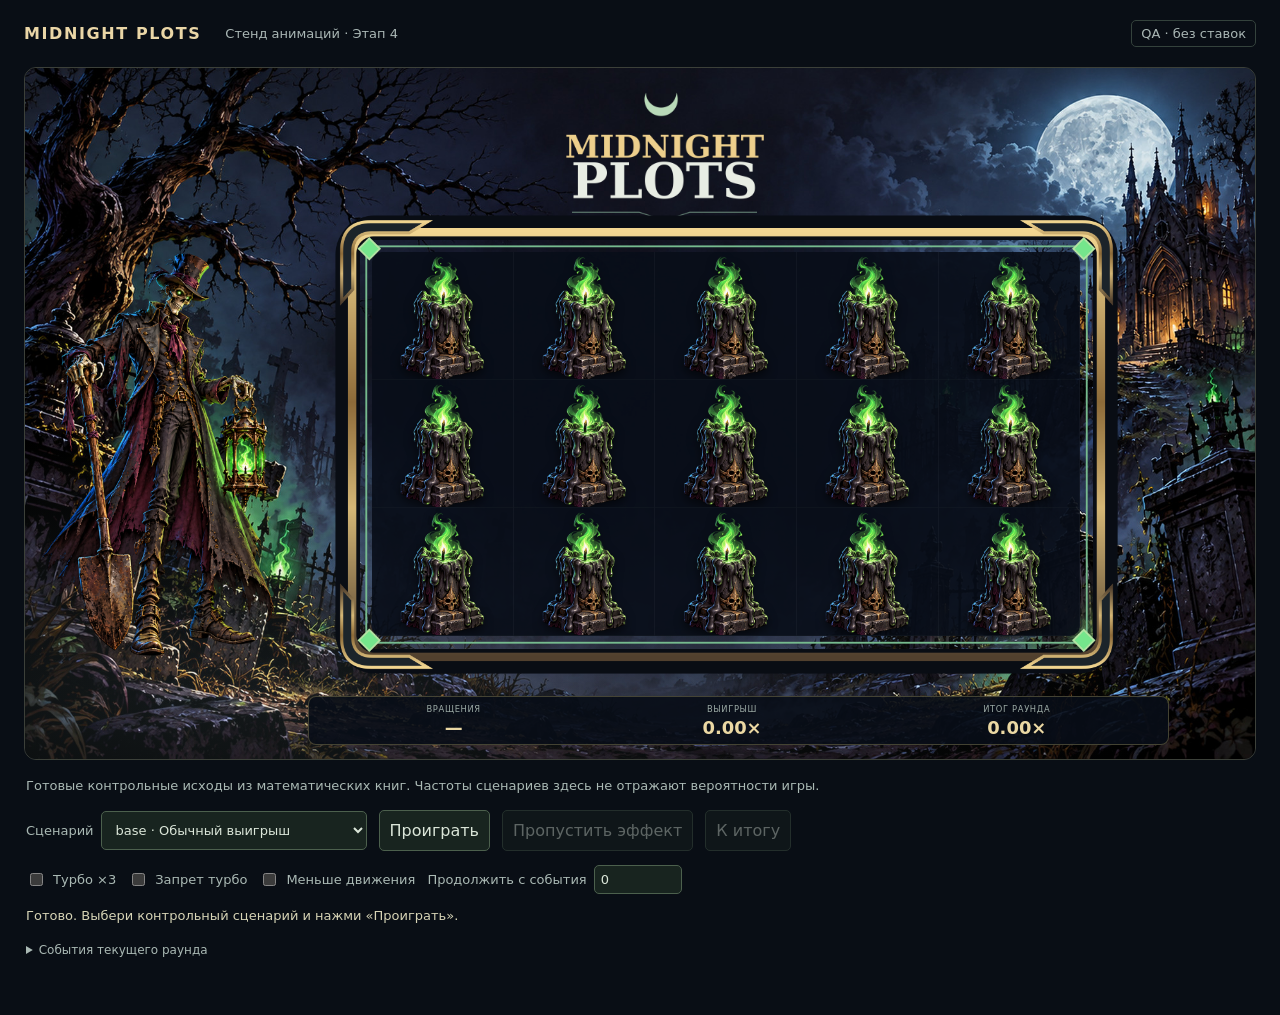
==== web/animation-lab/index.html @ c9d076e4 "Add verified animation lab with sequential book playback, skip and resume" ====
<!doctype html>
<html lang="ru">
<head><meta charset="utf-8"><meta name="viewport" content="width=device-width,initial-scale=1">
<title>Midnight Plots — Animation Lab</title><link rel="icon" href="data:,"><link rel="stylesheet" href="./style.css"></head>
<body>
<header><strong>MIDNIGHT PLOTS</strong><span>Стенд анимаций · Этап 4</span><span class="tag">QA · без ставок</span></header>
<main>
<section class="stage" aria-label="Предпросмотр анимаций">
  <picture class="background"><source media="(orientation:portrait)" srcset="../../assets/runtime/backgrounds/bg_base_portrait.jpg"><img id="background" src="../../assets/runtime/backgrounds/bg_base_landscape.jpg" alt=""></picture>
  <div class="fog" aria-hidden="true"></div>
  <img class="sky-bat" src="../../assets/runtime/symbols/sym_H2_bat.png" alt="" aria-hidden="true">
  <img class="logo" src="../../assets/runtime/ui/logo_midnight_plots.png" alt="Midnight Plots">
  <img class="mortimer" src="../../assets/runtime/characters/mortimer_idle.png" alt="Мортимер">
  <div class="reels-shell"><div class="reels" id="reels"></div><svg id="lines" viewBox="0 0 500 300" preserveAspectRatio="none" aria-hidden="true"></svg><img class="frame" src="../../assets/runtime/ui/reel_frame.png" alt=""></div>
  <div class="overlay" id="overlay" hidden><div class="overlay-inner"><img id="overlay-art" alt=""><strong id="overlay-label"></strong><div id="overlay-value"></div><small>Нажми, чтобы пропустить</small></div></div>
  <footer class="hud"><div>ВРАЩЕНИЯ <strong id="fs">—</strong></div><div>ВЫИГРЫШ <strong id="spin-win">0.00×</strong></div><div>ИТОГ РАУНДА <strong id="total">0.00×</strong></div></footer>
</section>
<section class="controls" aria-label="Управление стендом">
  <p>Готовые контрольные исходы из математических книг. Частоты сценариев здесь не отражают вероятности игры.</p>
  <div class="toolbar"><label>Сценарий <select id="scenario" disabled></select></label><button id="play" disabled>Проиграть</button><button id="skip" disabled>Пропустить эффект</button><button id="finish" disabled>К итогу</button></div>
  <div class="toolbar"><label><input id="turbo" type="checkbox"> Турбо ×3</label><label><input id="disabled-turbo" type="checkbox"> Запрет турбо</label><label><input id="reduced-motion" type="checkbox"> Меньше движения</label><label>Продолжить с события <input id="resume-at" type="number" min="0" value="0"></label></div>
  <div class="status" id="status" role="status" aria-live="polite">Загрузка изображений и контрольных книг…</div>
  <details><summary>События текущего раунда</summary><ol id="event-list"></ol></details>
</section>
</main>
<script type="module" src="./app.mjs"></script>
</body></html>
---- web/animation-lab/style.css ----
:root{color-scheme:dark;font-family:system-ui,sans-serif;background:#090e15;color:#dce4df}*{box-sizing:border-box}body{margin:0}button,input,select{font:inherit}header{max-width:1540px;margin:auto;display:flex;gap:24px;align-items:center;padding:20px 24px;color:#aab7b5}header strong{color:#ead6a6;letter-spacing:.1em}header span{font-size:13px}.tag{margin-left:auto;border:1px solid #34423c;padding:5px 9px;border-radius:5px}main{max-width:1540px;margin:auto;padding:0 24px 40px}.stage{position:relative;aspect-ratio:16/9;isolation:isolate;overflow:hidden;border:1px solid #3c4039;border-radius:12px;background:#101722}.background,.background img{position:absolute;inset:0;width:100%;height:100%;object-fit:cover;z-index:-3}.fog{position:absolute;inset:35% -30% -20%;z-index:-1;pointer-events:none;background:radial-gradient(ellipse at 30% 65%,#a1c8d520,transparent 48%);animation:drift var(--fog-duration,18s) ease-in-out infinite alternate}.logo{position:absolute;left:33%;top:-4%;width:38%;height:28%;object-fit:contain}.mortimer{position:absolute;left:0;bottom:7%;height:74%;width:22%;object-fit:contain;transform-origin:50% 95%;animation:breathe var(--idle-duration,5s) ease-in-out infinite}.reels-shell{position:absolute;left:21%;top:23%;width:74%;aspect-ratio:1280/752}.frame{position:absolute;inset:0;width:100%;height:100%;pointer-events:none;z-index:5}.reels{position:absolute;left:5%;top:8.51%;width:90%;height:82.98%;display:grid;grid-template-columns:repeat(5,1fr);background:#080e19e8;border-radius:10px;overflow:hidden}.reel{display:grid;grid-template-rows:repeat(3,1fr);position:relative;border-right:1px solid #b8d3c00b;overflow:hidden}.cell{position:relative;display:grid;place-items:center;isolation:isolate;overflow:hidden;border-bottom:1px solid #a8bca308}.symbol{width:94%;height:94%;max-height:100%;object-fit:contain;filter:drop-shadow(0 4px 5px #0008);transform-origin:50% 60%}.blur-strip{position:absolute;inset:-100% 0;display:grid;grid-template-rows:repeat(9,1fr);pointer-events:none;z-index:3;background:#0b1524;will-change:transform}.blur-strip img{width:100%;height:100%;min-height:0;object-fit:contain}.anticipating{box-shadow:inset 0 0 24px #75ff7c88}.anticipating:after{content:"";position:absolute;inset:0;border:2px solid #a4ef8e;pointer-events:none;z-index:4}.grave-glow{position:absolute;inset:0;opacity:0;background:radial-gradient(ellipse at 50% 100%,#5bff7788,transparent 75%),#0006;z-index:-1}.cell.dug .grave-glow{opacity:1}.multiplier{position:absolute;right:4%;bottom:4%;padding:2px 5px;border:1px solid #9bcb89;background:#101d1be8;color:#bdf79b;font:bold clamp(9px,1.6vw,24px) Georgia,serif;z-index:4;box-shadow:0 0 12px #64ee5b44}.cell.win{background:#8fc56e18;box-shadow:inset 0 0 15px #cfffa440}.particle{position:absolute;left:50%;top:70%;width:5px;height:5px;background:#97e86f;z-index:6;pointer-events:none;border-radius:1px}.overlay .particle{top:50%;width:7px;height:7px}#lines{position:absolute;left:5%;top:8.51%;width:90%;height:82.98%;pointer-events:none;z-index:6}#lines polyline{fill:none;stroke:#dfda8b;stroke-width:2;vector-effect:non-scaling-stroke;filter:drop-shadow(0 0 5px #8bea83)}.hud{position:absolute;bottom:2%;left:23%;right:7%;display:flex;justify-content:space-around;gap:12px;padding:10px 20px;background:#080e18e6;border:1px solid #78714c88;border-radius:8px;font-size:10px;letter-spacing:.08em}.hud div{display:flex;flex-direction:column;gap:3px;text-align:center;color:#9caaa5}.hud strong{color:#ebd8a3;font-size:clamp(13px,1.6vw,24px);letter-spacing:0}.overlay{position:absolute;inset:0;background:#04090fbd;display:grid;place-items:center;z-index:10;cursor:pointer}.overlay[hidden]{display:none}.overlay-inner{width:72%;position:relative;text-align:center;display:grid;justify-items:center}.overlay-inner img{width:100%;max-height:65vh;object-fit:contain}.overlay-inner strong{position:absolute;top:31%;width:100%;font:bold clamp(20px,4vw,66px) Georgia,serif;color:#e9d18b}.overlay-inner #overlay-value{position:absolute;top:59%;color:#c8f3ad;font:bold clamp(20px,4vw,70px) Georgia,serif;text-shadow:0 3px #000}.overlay small{position:absolute;bottom:4%;color:#bcc7bd}.controls{padding:18px 2px;color:#aab9b4}.controls p{font-size:13px;margin:0 0 17px}.toolbar{display:flex;flex-wrap:wrap;gap:12px;align-items:center;margin-bottom:14px}.toolbar label{display:flex;gap:7px;align-items:center;font-size:13px}button,select,input[type=number]{background:#18241f;color:#dbe6d9;border:1px solid #4c604d;border-radius:5px;padding:10px}button{cursor:pointer}button:hover:enabled{background:#284033}button:disabled{opacity:.4;cursor:default}input[type=number]{width:88px;padding:6px}input[type=checkbox]{accent-color:#94ce8b}button:focus-visible,input:focus-visible,select:focus-visible{outline:2px solid #cddd8c;outline-offset:3px}.status{color:#d7d4b6;font-size:13px;min-height:20px}details{margin-top:15px;font-size:12px}#event-list{max-height:180px;overflow:auto;line-height:1.7}body.reduced .fog,body.reduced .mortimer{animation:none}@keyframes drift{from{transform:translateX(-8%)}to{transform:translateX(8%)}}@keyframes breathe{50%{transform:rotate(.5deg) translateY(-.3%)}}
@media(orientation:portrait){.stage{aspect-ratio:9/16}.logo{left:10%;top:2%;width:80%;height:29%}.reels-shell{left:1%;top:33%;width:98%}.mortimer{height:29%;width:47%;bottom:4%;left:-2%}.hud{left:4%;right:4%;bottom:1%;padding:9px 6px}.hud strong{font-size:16px}.overlay-inner{width:100%}.overlay-inner strong{font-size:30px}.overlay-inner #overlay-value{font-size:32px}.overlay small{font-size:10px}.multiplier{font-size:12px}}
@media(max-width:600px){main{padding:0 8px 25px}header{padding:14px 10px;gap:10px;flex-wrap:wrap}header span{font-size:11px}header strong{font-size:13px}.toolbar{gap:8px}select{max-width:220px}.toolbar label{font-size:12px}button{padding:9px}.tag{margin-left:0}}
@media(prefers-reduced-motion:reduce){.fog,.mortimer{animation:none}}
.sky-bat{position:absolute;top:8%;left:-10%;width:4%;opacity:0;animation:fly var(--bat-duration,20s) linear infinite;pointer-events:none;z-index:-1}body.reduced .sky-bat{display:none}@keyframes fly{0%,80%{transform:translateX(0);opacity:0}82%{opacity:.7}99%{transform:translateX(3000%);opacity:.7}100%{transform:translateX(3000%);opacity:0}}@media(prefers-reduced-motion:reduce){.sky-bat{display:none}}
@media(orientation:landscape){.logo{top:0}.reels-shell{left:25%;top:21%;width:64%}.hud{font-size:clamp(6px,.65vw,10px);padding:clamp(3px,.5vw,10px) clamp(5px,1vw,20px)}.hud strong{font-size:clamp(9px,1.4vw,24px)}}
@media(orientation:landscape) and (max-width:600px){.reels-shell{left:28%;top:20%;width:58%}}
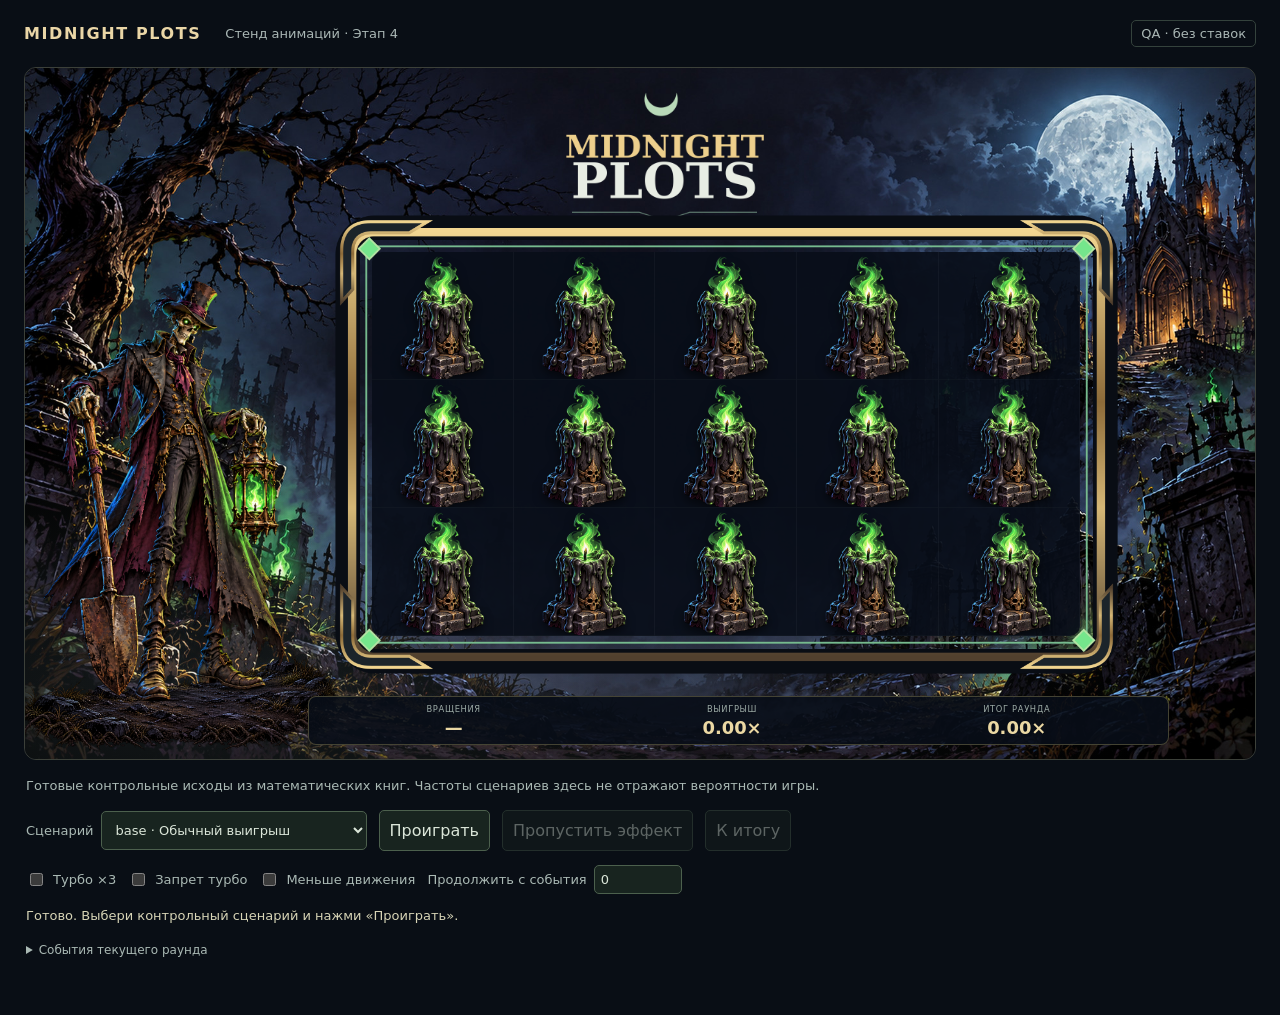
==== commit 90c45481: "Ground Mortimer on cemetery earth and anchor idle motion at his feet" ====
--- a/web/animation-lab/index.html
+++ b/web/animation-lab/index.html
@@ -10,7 +10,11 @@
   <div class="fog" aria-hidden="true"></div>
   <img class="sky-bat" src="../../assets/runtime/symbols/sym_H2_bat.png" alt="" aria-hidden="true">
   <img class="logo" src="../../assets/runtime/ui/logo_midnight_plots.png" alt="Midnight Plots">
-  <img class="mortimer" src="../../assets/runtime/characters/mortimer_idle.png" alt="Мортимер">
+  <div class="mortimer-actor" data-pose="idle">
+    <img class="mortimer-ground" src="../../assets/runtime/environment/ground_mortimer.png" alt="" aria-hidden="true">
+    <span class="mortimer-contact" aria-hidden="true"></span>
+    <img class="mortimer" src="../../assets/runtime/characters/mortimer_idle.png" alt="Мортимер">
+  </div>
   <div class="reels-shell"><div class="reels" id="reels"></div><svg id="lines" viewBox="0 0 500 300" preserveAspectRatio="none" aria-hidden="true"></svg><img class="frame" src="../../assets/runtime/ui/reel_frame.png" alt=""></div>
   <div class="overlay" id="overlay" hidden><div class="overlay-inner"><img id="overlay-art" alt=""><strong id="overlay-label"></strong><div id="overlay-value"></div><small>Нажми, чтобы пропустить</small></div></div>
   <footer class="hud"><div>ВРАЩЕНИЯ <strong id="fs">—</strong></div><div>ВЫИГРЫШ <strong id="spin-win">0.00×</strong></div><div>ИТОГ РАУНДА <strong id="total">0.00×</strong></div></footer>
--- a/web/animation-lab/style.css
+++ b/web/animation-lab/style.css
@@ -5,3 +5,18 @@
 .sky-bat{position:absolute;top:8%;left:-10%;width:4%;opacity:0;animation:fly var(--bat-duration,20s) linear infinite;pointer-events:none;z-index:-1}body.reduced .sky-bat{display:none}@keyframes fly{0%,80%{transform:translateX(0);opacity:0}82%{opacity:.7}99%{transform:translateX(3000%);opacity:.7}100%{transform:translateX(3000%);opacity:0}}@media(prefers-reduced-motion:reduce){.sky-bat{display:none}}
 @media(orientation:landscape){.logo{top:0}.reels-shell{left:25%;top:21%;width:64%}.hud{font-size:clamp(6px,.65vw,10px);padding:clamp(3px,.5vw,10px) clamp(5px,1vw,20px)}.hud strong{font-size:clamp(9px,1.4vw,24px)}}
 @media(orientation:landscape) and (max-width:600px){.reels-shell{left:28%;top:20%;width:58%}}
+
+/* A fixed 2:3 actor box keeps the sprite's soles on the same ground plane. */
+.mortimer-actor{position:absolute;left:0;bottom:8%;width:23%;aspect-ratio:2/3;z-index:0;pointer-events:none}
+.mortimer-actor .mortimer{position:relative;display:block;left:auto;bottom:auto;width:100%;height:100%;object-position:center bottom;transform-origin:50% 100%;z-index:2}
+.mortimer-ground{position:absolute;left:-6%;bottom:-12%;width:118%;height:auto;z-index:0}
+.mortimer-contact{position:absolute;inset:0;z-index:1;--left-x:40%;--left-y:1%;--right-x:67%;--right-y:3%}
+.mortimer-contact:before,.mortimer-contact:after{content:"";position:absolute;height:2%;background:radial-gradient(ellipse,#060707e6 10%,#06070780 45%,transparent 75%);transform:rotate(-5deg)}
+.mortimer-contact:before{left:var(--left-x);bottom:var(--left-y);width:17%}
+.mortimer-contact:after{left:var(--right-x);bottom:var(--right-y);width:25%}
+.mortimer-actor[data-pose=win] .mortimer-contact{--left-x:39%;--left-y:2%;--right-x:65%;--right-y:4%}
+.mortimer-actor[data-pose=bonus] .mortimer-contact{--left-x:27%;--left-y:1%;--right-x:57%;--right-y:8%}
+.reels-shell{z-index:1}.hud{z-index:3}
+/* The idle motion stretches upward from the planted soles; it never lifts the actor. */
+@keyframes breathe{0%,100%{transform:scaleY(1)}50%{transform:scaleY(1.006)}}
+@media(orientation:portrait){.mortimer-actor{left:5%;bottom:11%;width:30%}.reels-shell{top:31%}}
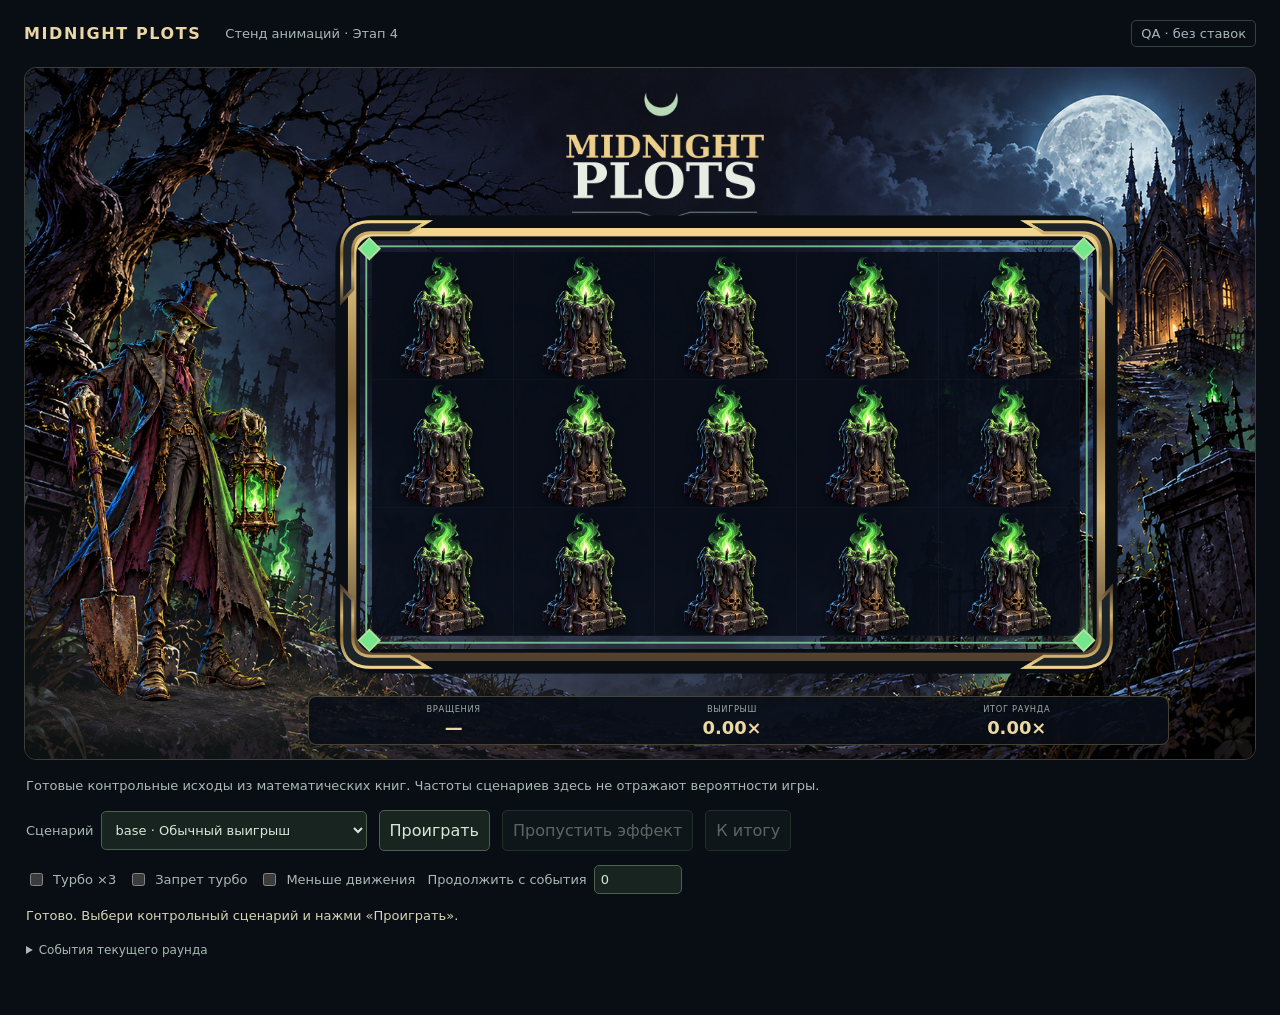
==== commit 12c9e815: "Polish reel stops and sequential payline win presentation" ====
--- a/web/animation-lab/index.html
+++ b/web/animation-lab/index.html
@@ -1,7 +1,7 @@
 <!doctype html>
 <html lang="ru">
 <head><meta charset="utf-8"><meta name="viewport" content="width=device-width,initial-scale=1">
-<title>Midnight Plots — Animation Lab</title><link rel="icon" href="data:,"><link rel="stylesheet" href="./style.css"></head>
+<title>Midnight Plots — Animation Lab</title><link rel="icon" href="data:,"><link rel="stylesheet" href="./style.css"><link rel="stylesheet" href="../shared/reel-motion.css"></head>
 <body>
 <header><strong>MIDNIGHT PLOTS</strong><span>Стенд анимаций · Этап 4</span><span class="tag">QA · без ставок</span></header>
 <main>
--- a/web/animation-lab/style.css
+++ b/web/animation-lab/style.css
@@ -9,7 +9,7 @@
 /* A fixed 2:3 actor box keeps the sprite's soles on the same ground plane. */
 .mortimer-actor{position:absolute;left:0;bottom:8%;width:23%;aspect-ratio:2/3;z-index:0;pointer-events:none}
 .mortimer-actor .mortimer{position:relative;display:block;left:auto;bottom:auto;width:100%;height:100%;object-position:center bottom;transform-origin:50% 100%;z-index:2}
-.mortimer-ground{position:absolute;left:-6%;bottom:-12%;width:118%;height:auto;z-index:0}
+.mortimer-ground{position:absolute;left:-6%;bottom:-12%;width:118%;height:auto;z-index:0;opacity:.82;filter:saturate(.65) contrast(.72) brightness(.75) blur(.25px);mask-image:radial-gradient(ellipse 66% 64% at 53% 39%,#000 40%,#000b 64%,transparent 100%)}
 .mortimer-contact{position:absolute;inset:0;z-index:1;--left-x:40%;--left-y:1%;--right-x:67%;--right-y:3%}
 .mortimer-contact:before,.mortimer-contact:after{content:"";position:absolute;height:2%;background:radial-gradient(ellipse,#060707e6 10%,#06070780 45%,transparent 75%);transform:rotate(-5deg)}
 .mortimer-contact:before{left:var(--left-x);bottom:var(--left-y);width:17%}
--- a/web/shared/reel-motion.css
+++ b/web/shared/reel-motion.css
@@ -0,0 +1,17 @@
+/* The loop repeats five padded symbols; the landing strip uses the real stop. */
+.reel>.blur-strip{inset:auto;left:0;right:0;top:0;height:500%;grid-template-rows:repeat(15,minmax(0,1fr))}
+.reel.spinning>.cell>.symbol{visibility:hidden}
+.landing-strip{position:absolute;left:0;right:0;top:-33.333333%;height:166.666667%;display:grid;grid-template-rows:repeat(5,minmax(0,1fr));z-index:3;pointer-events:none;background:#0a1220;will-change:transform}
+.landing-strip img{width:94%;height:94%;min-height:0;object-fit:contain;justify-self:center;align-self:center;filter:drop-shadow(0 4px 5px #0008)}
+.stage.presenting-wins .cell:not(.win)>.symbol{opacity:.36;filter:saturate(.55)}
+.stage.presenting-wins .cell.win{background:#9fc97815;box-shadow:inset 0 0 0 1px #c6e29d44,inset 0 0 20px #bddb8740}
+.stage #lines polyline{stroke:#e9d694;stroke-width:2.5;stroke-linecap:round;stroke-linejoin:round;filter:drop-shadow(0 0 4px #b5db8e)}
+.win-readout{position:absolute;left:5%;right:5%;top:100%;z-index:7;display:flex;align-items:center;justify-content:center;gap:14px;min-height:38px;padding:6px 12px;border:1px solid #87936355;border-radius:0 0 10px 10px;background:linear-gradient(180deg,#17241ef5,#0d181bf5);color:#ded9b6;box-shadow:0 5px 15px #0005;pointer-events:none}
+.win-readout[hidden]{display:none}
+.win-readout-label{font:500 clamp(10px,1vw,14px) system-ui,sans-serif}
+.win-readout-value{font:700 clamp(18px,1.8vw,26px) Georgia,serif;font-variant-numeric:tabular-nums;color:#d7edb4;white-space:nowrap}
+.win-readout-detail{font:500 10px system-ui,sans-serif;color:#95aa8f;white-space:nowrap}
+.stage:has(.hud) .win-readout{min-height:26px;padding:3px 9px;gap:10px}
+.stage:has(.hud) .win-readout-value{font-size:16px}
+@media(orientation:portrait){.win-readout{gap:9px;min-height:32px;padding:5px 8px}.win-readout-label{font-size:10px}.win-readout-value{font-size:18px}.win-readout-detail{font-size:9px}}
+@media(max-width:360px){.win-readout{gap:6px;padding-left:5px;padding-right:5px}.win-readout-label,.win-readout-detail{font-size:8px}.win-readout-value{font-size:16px}}
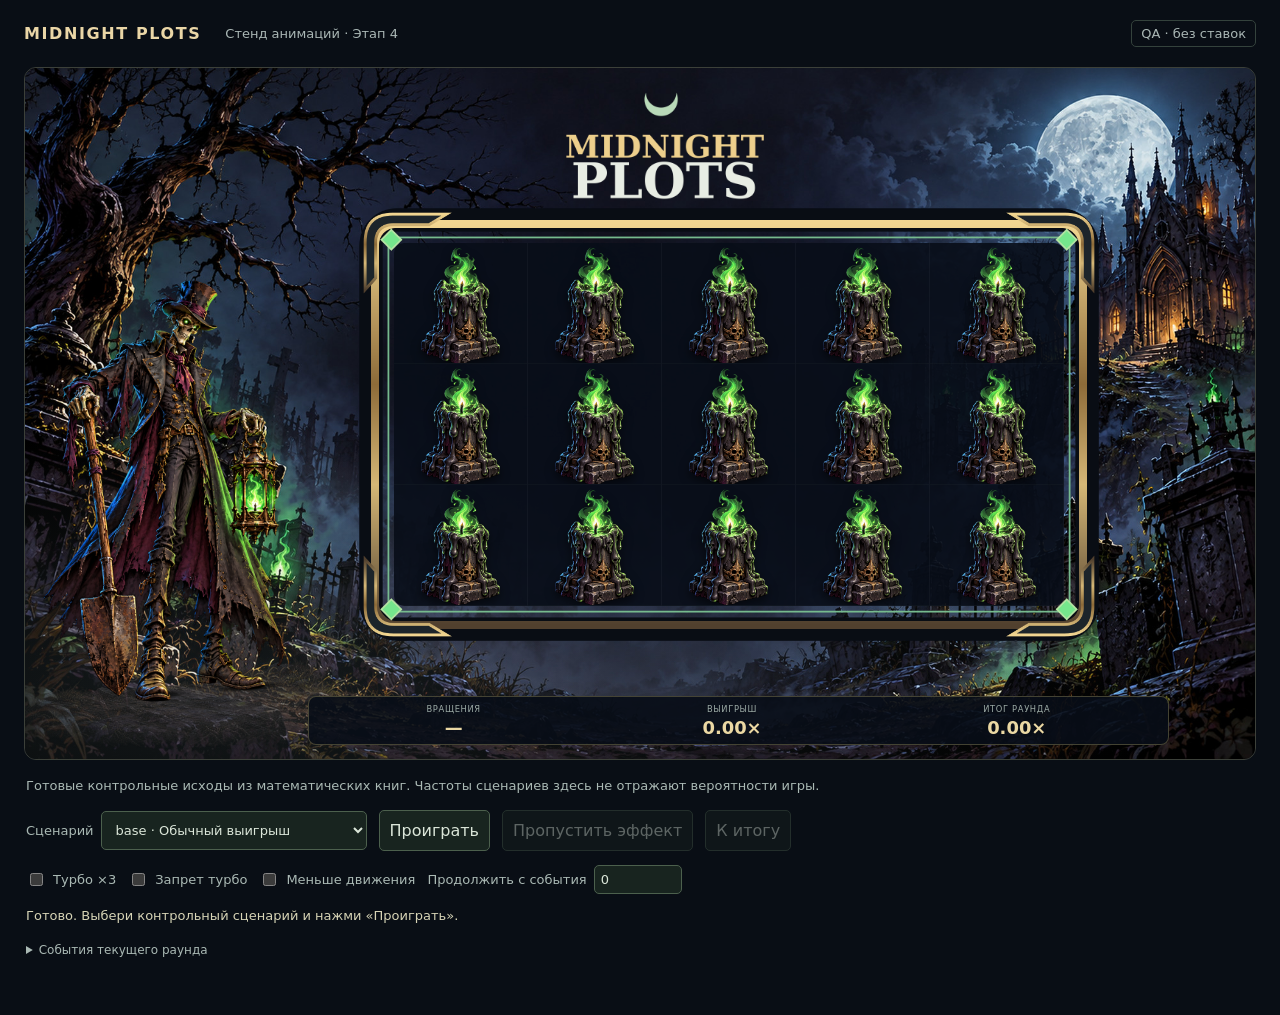
==== commit 3451431d: "Bring bonus graves, win explanations and Mortimer reactions to life" ====
--- a/web/animation-lab/index.html
+++ b/web/animation-lab/index.html
@@ -1,7 +1,7 @@
 <!doctype html>
 <html lang="ru">
 <head><meta charset="utf-8"><meta name="viewport" content="width=device-width,initial-scale=1">
-<title>Midnight Plots — Animation Lab</title><link rel="icon" href="data:,"><link rel="stylesheet" href="./style.css"><link rel="stylesheet" href="../shared/reel-motion.css"></head>
+<title>Midnight Plots — Animation Lab</title><link rel="icon" href="data:,"><link rel="stylesheet" href="./style.css"><link rel="stylesheet" href="../shared/reel-motion.css"><link rel="stylesheet" href="../shared/bonus-presentation.css"></head>
 <body>
 <header><strong>MIDNIGHT PLOTS</strong><span>Стенд анимаций · Этап 4</span><span class="tag">QA · без ставок</span></header>
 <main>
--- a/web/shared/bonus-presentation.css
+++ b/web/shared/bonus-presentation.css
@@ -0,0 +1,37 @@
+.scene-transition{z-index:-2!important;pointer-events:none}
+.bonus-overlay-kicker[hidden],.bonus-overlay-emblem[hidden],.bonus-overlay-detail[hidden],.grave-cap-note[hidden]{display:none}
+.mortimer-actor .mortimer-echo{position:absolute;inset:0;width:100%;height:100%;object-fit:contain;object-position:center bottom;z-index:3;pointer-events:none;transform-origin:50% 100%}
+.mortimer-actor:after{content:'';position:absolute;left:5%;top:10%;width:70%;height:55%;background:radial-gradient(ellipse,#87b76d33,transparent 68%);opacity:0;z-index:3;pointer-events:none}
+.mortimer-actor[data-reaction=dig]:after,.mortimer-actor[data-reaction=retrigger]:after{opacity:.7}
+.mortimer-actor[data-reaction=win]:after,.mortimer-actor[data-reaction=result]:after{opacity:.7;background:radial-gradient(ellipse,#d1ad6133,transparent 68%)}
+.cell>.grave-bed{position:absolute;left:5%;right:5%;bottom:0;height:29%;z-index:-1;opacity:0;clip-path:polygon(0 42%,10% 17%,25% 24%,38% 0,58% 15%,71% 3%,91% 26%,100% 56%,91% 100%,8% 100%);background:radial-gradient(ellipse at 50% 28%,#8bc27a88,transparent 55%),linear-gradient(180deg,#243d2b,#11191a 50%,#080d12);border-top:2px solid #7da37388;transform-origin:50% 100%}
+.cell.dug>.grave-bed{opacity:1}.cell.dug:before{content:'';position:absolute;inset:4%;border:1px solid #789d6a66;border-radius:12% 12% 5% 5%;pointer-events:none;z-index:-1}
+.cell.dug>.grave-glow{background:radial-gradient(ellipse at 50% 90%,#6a9f5544,transparent 75%),#0a141733}
+.cell.dug>.symbol{width:90%;height:90%}
+.cell>.multiplier{left:50%;right:auto;bottom:2%;min-width:31px;text-align:center;translate:-50% 0;padding:1px 6px 2px;border:1px solid #8da96d99;border-radius:7px 7px 3px 3px;background:linear-gradient(#263827,#111d19);font-size:clamp(13px,1.7vw,26px);color:#d1e5b1;box-shadow:0 2px 6px #0009,0 0 10px #829d5b33;transform-origin:50% 100%}
+.cell[data-multiplier='5']>.multiplier{border-color:#b7bd7b;color:#e3e2ac}.cell[data-multiplier='10']>.multiplier{border-color:#d1b67b;color:#ffe3a0;background:linear-gradient(#493d27,#1f281c)}
+.cell[data-multiplier='10']:before{border-color:#c2a45c88}.grave-change{position:absolute;top:6%;left:3%;right:3%;padding:3px 1px;background:#12231de8;border:1px solid #97af7666;border-radius:5px;color:#e0e8b8;font:bold clamp(10px,1.15vw,18px) Georgia,serif;text-align:center;z-index:7;white-space:nowrap;pointer-events:none}
+.grave-toast{position:absolute;top:0;left:23%;right:23%;padding:4px 8px;z-index:7;text-align:center;background:#15231eee;border:1px solid #a8b17666;border-radius:7px;color:#dce5b8;font:500 clamp(9px,1vw,13px) system-ui,sans-serif;pointer-events:none}.grave-toast[hidden]{display:none}
+.presenting-grave-win .cell.dug:not(.grave-contributing)>.multiplier{opacity:.4}.presenting-grave-win .grave-contributing>.multiplier{border-color:#e7d494;box-shadow:0 0 0 1px #d9d69455,0 0 13px #a6c27655;color:#f4e7b5}.presenting-grave-win .grave-contributing>.grave-bed{filter:brightness(1.25)}
+.grave-formula{grid-column:1/-1;display:grid;justify-items:center;gap:1px;color:#c1cfb2}.grave-formula[hidden]{display:none}.win-readout:has(.grave-formula:not([hidden])){display:grid;grid-template-columns:auto auto auto;row-gap:0;padding-top:3px;padding-bottom:3px;min-height:0}.win-readout:has(.grave-formula:not([hidden]))>.win-readout-value{font-size:clamp(17px,1.65vw,24px)}
+.grave-calculation{display:flex;justify-content:center;align-items:baseline;flex-wrap:wrap;gap:1px 8px;max-width:100%}
+.grave-addends{display:flex;align-items:center;justify-content:center;gap:5px;flex-wrap:wrap;font:500 11px system-ui,sans-serif;line-height:1.2}.grave-formula-label{font-size:10px;color:#9eaf96;margin-right:3px}.grave-term{padding:0 5px;border:1px solid #8ca66b77;border-radius:4px;background:#273b2688;color:#d7e7b8;font:700 12px Georgia,serif}.grave-factor{color:#f0dc9e;font-size:13px}.grave-plus{color:#d9cba4}.grave-equation{font:500 11px system-ui,sans-serif;color:#d6dec6;font-variant-numeric:tabular-nums}.grave-cap-note{font:500 10px system-ui,sans-serif;color:#ddc18f}
+.stage .bonus-hud{position:absolute;top:12%;left:29%;width:59%;z-index:3;display:grid;grid-template-columns:1.1fr .9fr 1.15fr;gap:12px;align-items:center;padding:7px 14px;border:1px solid #81935f66;border-radius:9px;background:linear-gradient(100deg,#14241ee8,#142021d9);font-family:system-ui,sans-serif;text-align:center;box-shadow:0 3px 18px #0005;color:#d3dfbb;text-transform:none;letter-spacing:normal}
+.bonus-hud[hidden]{display:none!important}.bonus-hud-name{display:block;color:#dfd3a8;font:700 clamp(10px,1.2vw,16px) Georgia,serif}.grave-ladder{display:flex;justify-content:center;gap:4px;margin-top:4px}.grave-rank{border:1px solid #70826955;border-radius:4px;padding:1px 4px;color:#788773;font:700 clamp(8px,.9vw,12px) Georgia,serif}.grave-rank.attained{color:#bdd59b;border-color:#809b6277;background:#49603a33}.grave-rank.current{color:#efdfaa;border-color:#c3b175;background:#7d6b3433}.bonus-hud-label{display:block;color:#a3b197;font-size:clamp(8px,.8vw,11px)}.bonus-hud strong{position:static;display:block;margin:2px 0 0;font:700 clamp(15px,1.9vw,26px) Georgia,serif;color:#e0e9bd;letter-spacing:normal;text-shadow:none;line-height:1.05}.bonus-hud-amount{font-variant-numeric:tabular-nums;overflow-wrap:anywhere}
+.game-stage[data-bonus=active] .logo{height:19%;top:-1%}
+.game-stage .logo{transition:height .35s ease,opacity .35s ease}.reduced .game-stage .logo{transition:none}
+.stage:has(.hud) .bonus-hud{top:12.5%;left:28%;width:59%;padding:4px 10px}.stage:has(.hud)[data-bonus=active] .logo{height:20%;top:-1%}
+@media(orientation:landscape){.stage:has(.hud) .reels-shell{top:20%;width:60.5%;left:27%}}
+.stage .overlay[data-kind^=bonus] .overlay-inner{width:min(78%,650px);position:relative;display:grid;justify-items:center;gap:12px;min-height:260px;padding:28px 26px 45px;border:1px solid #a99c65;border-radius:18px;background:radial-gradient(ellipse at 50% 0,#293b2a,#0f1b20 75%);box-shadow:0 0 0 5px #101b1ed9,0 20px 60px #0009}
+.stage .overlay[data-kind^=bonus] #overlay-label{position:static;width:auto;font:700 clamp(22px,3vw,40px) Georgia,serif;color:#e6d3a2;line-height:1.1}.stage .overlay[data-kind^=bonus] #overlay-value{position:static;font:700 clamp(34px,5vw,70px) Georgia,serif;color:#d6e8b7;line-height:1.1}.bonus-overlay-kicker{font:700 11px system-ui,sans-serif;color:#aebd92;letter-spacing:.17em;text-transform:uppercase}.bonus-overlay-detail{max-width:440px;white-space:pre-line;font:400 clamp(11px,1.1vw,14px) system-ui,sans-serif;color:#adbdab;line-height:1.5}.bonus-overlay-emblem{width:72px!important;height:84px;object-fit:contain}.stage .overlay[data-kind=bonus-result] .bonus-overlay-emblem{width:45px!important;height:53px}.stage .overlay[data-kind^=bonus] small{position:absolute;bottom:13px;left:10px;right:10px;font-size:10px;color:#9caf9d}.stage .overlay[data-kind=bonus-retrigger] #overlay-value{color:#ead6a4}
+@media(orientation:portrait){
+ .stage[data-bonus=active] .win-readout{left:34%;right:5%;column-gap:7px}.stage[data-bonus=active] .win-readout-label{font-size:9px}.stage[data-bonus=active] .win-readout-value{font-size:17px}
+ .stage .bonus-hud{top:19.2%;left:5%;width:90%;padding:5px 7px;gap:6px;border-radius:7px}.bonus-hud-name{font-size:10px}.bonus-hud-label{font-size:8px}.bonus-hud strong{font-size:18px;margin-top:3px}.grave-ladder{gap:2px;margin-top:3px}.grave-rank{font-size:8px;padding:1px 3px}.game-stage[data-bonus=active] .logo{height:22%;top:-1%}
+ .stage:has(.hud) .bonus-hud{top:22%;left:5%;width:90%;padding:5px 7px}.stage:has(.hud)[data-bonus=active] .logo{height:25%}
+ .grave-toast{padding:2px 4px;font-size:8px;left:20%;right:20%}.grave-change{font-size:9px;padding:2px 0}.cell>.multiplier{min-width:25px;font-size:13px;padding:1px 4px}.grave-addends{gap:4px;font-size:10px}.grave-formula-label{font-size:8px}.grave-term{font-size:10px;padding:1px 3px}.grave-factor{font-size:11px}.grave-equation{font-size:10px}.grave-cap-note{font-size:9px}
+ .stage .overlay[data-kind^=bonus] .overlay-inner{width:87%;gap:10px;padding:22px 15px 38px;min-height:250px}.stage .overlay[data-kind^=bonus] #overlay-label{font-size:25px}.stage .overlay[data-kind^=bonus] #overlay-value{font-size:42px}.bonus-overlay-emblem{width:54px!important;height:63px}.bonus-overlay-detail{font-size:11px}.bonus-overlay-kicker{font-size:9px}.stage .overlay[data-kind^=bonus] small{font-size:9px}
+}
+@media(orientation:landscape) and (max-width:900px){.stage .bonus-hud{padding:3px 7px;gap:5px;top:12%;font-size:8px}.bonus-hud strong{font-size:16px}.bonus-hud-label{font-size:7px}.bonus-hud-name{font-size:10px}.grave-rank{font-size:8px;padding:0 2px}.grave-ladder{margin-top:1px}.win-readout:has(.grave-formula:not([hidden])){row-gap:0;gap:0 7px}.grave-addends{font-size:8px;gap:3px}.grave-formula-label{font-size:7px}.grave-term{font-size:8px;padding:0 2px}.grave-equation,.grave-cap-note{font-size:8px}.grave-factor{font-size:9px}.stage .overlay[data-kind^=bonus] .overlay-inner{gap:6px;padding:18px 18px 29px;min-height:210px}.stage .overlay[data-kind^=bonus] #overlay-label{font-size:22px}.stage .overlay[data-kind^=bonus] #overlay-value{font-size:35px}.bonus-overlay-emblem{width:36px!important;height:42px}.bonus-overlay-detail{font-size:10px}}
+@media(max-width:360px){.stage .bonus-hud{top:18%;padding:4px;gap:4px}.bonus-hud-name{font-size:9px}.bonus-hud strong{font-size:16px}.grave-formula-label{display:none}.grave-change{font-size:8px}.grave-addends{gap:3px}}
+@media(orientation:landscape) and (max-width:900px){.stage .win-readout:has(.grave-formula:not([hidden])){padding:1px 6px}.stage .win-readout:has(.grave-formula:not([hidden]))>.win-readout-value{font-size:16px}.stage:has(.hud) .reels-shell{width:58%;top:19%;left:28%}}
+@media(prefers-reduced-motion:reduce){.game-stage .logo{transition:none}}
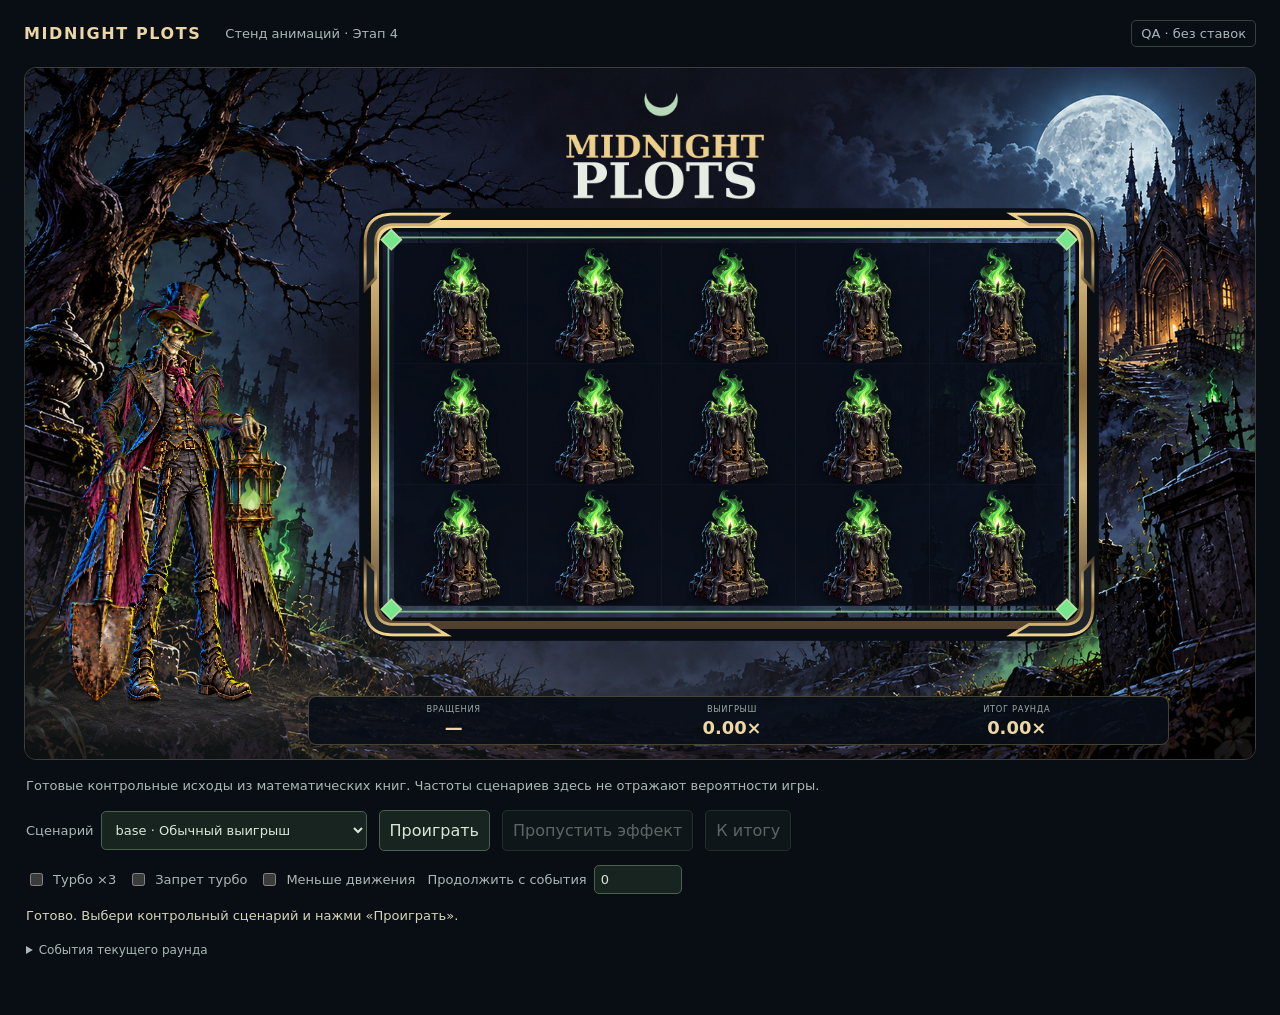
==== commit dac4112e: "Replace Mortimer pose swaps with grounded articulated 2D animation" ====
--- a/web/animation-lab/index.html
+++ b/web/animation-lab/index.html
@@ -1,7 +1,7 @@
 <!doctype html>
 <html lang="ru">
 <head><meta charset="utf-8"><meta name="viewport" content="width=device-width,initial-scale=1">
-<title>Midnight Plots — Animation Lab</title><link rel="icon" href="data:,"><link rel="stylesheet" href="./style.css"><link rel="stylesheet" href="../shared/reel-motion.css"><link rel="stylesheet" href="../shared/bonus-presentation.css"></head>
+<title>Midnight Plots — Animation Lab</title><link rel="icon" href="data:,"><link rel="stylesheet" href="./style.css"><link rel="stylesheet" href="../shared/reel-motion.css"><link rel="stylesheet" href="../shared/bonus-presentation.css"><link rel="stylesheet" href="../shared/mortimer-rig.css"></head>
 <body>
 <header><strong>MIDNIGHT PLOTS</strong><span>Стенд анимаций · Этап 4</span><span class="tag">QA · без ставок</span></header>
 <main>
@@ -13,7 +13,7 @@
   <div class="mortimer-actor" data-pose="idle">
     <img class="mortimer-ground" src="../../assets/runtime/environment/ground_mortimer.png" alt="" aria-hidden="true">
     <span class="mortimer-contact" aria-hidden="true"></span>
-    <img class="mortimer" src="../../assets/runtime/characters/mortimer_idle.png" alt="Мортимер">
+    <span class="mortimer" role="img" aria-label="Мортимер"></span>
   </div>
   <div class="reels-shell"><div class="reels" id="reels"></div><svg id="lines" viewBox="0 0 500 300" preserveAspectRatio="none" aria-hidden="true"></svg><img class="frame" src="../../assets/runtime/ui/reel_frame.png" alt=""></div>
   <div class="overlay" id="overlay" hidden><div class="overlay-inner"><img id="overlay-art" alt=""><strong id="overlay-label"></strong><div id="overlay-value"></div><small>Нажми, чтобы пропустить</small></div></div>
--- a/web/shared/mortimer-rig.css
+++ b/web/shared/mortimer-rig.css
@@ -0,0 +1,3 @@
+.mortimer-actor.has-rig .mortimer-rig{position:relative;display:block;left:auto;bottom:auto;width:100%;height:100%;object-fit:contain;transform:none!important;animation:none!important;overflow:visible;filter:none}
+.mortimer-actor.has-rig:after{display:none}.mortimer-rig [data-part]{pointer-events:none}.mortimer-rig image{image-rendering:auto}
+.mortimer-actor.has-rig .mortimer-contact{display:none}
